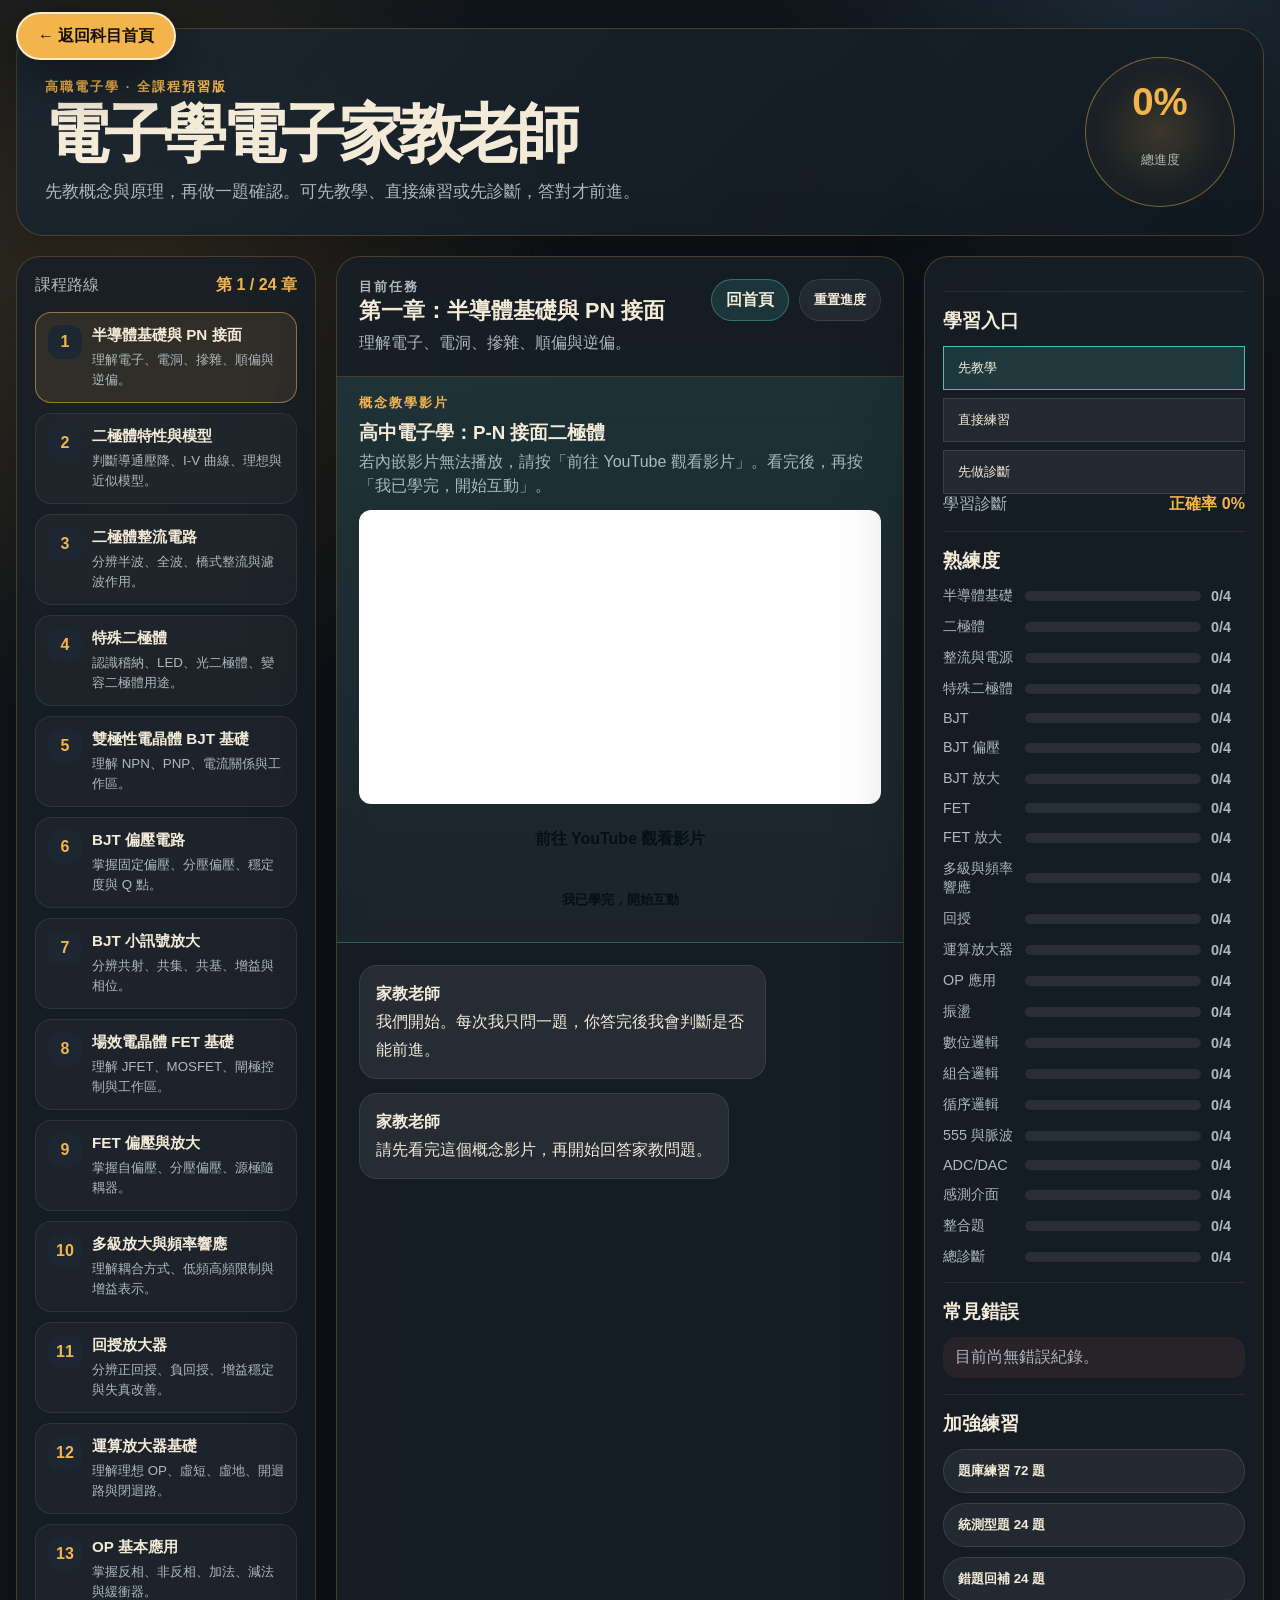
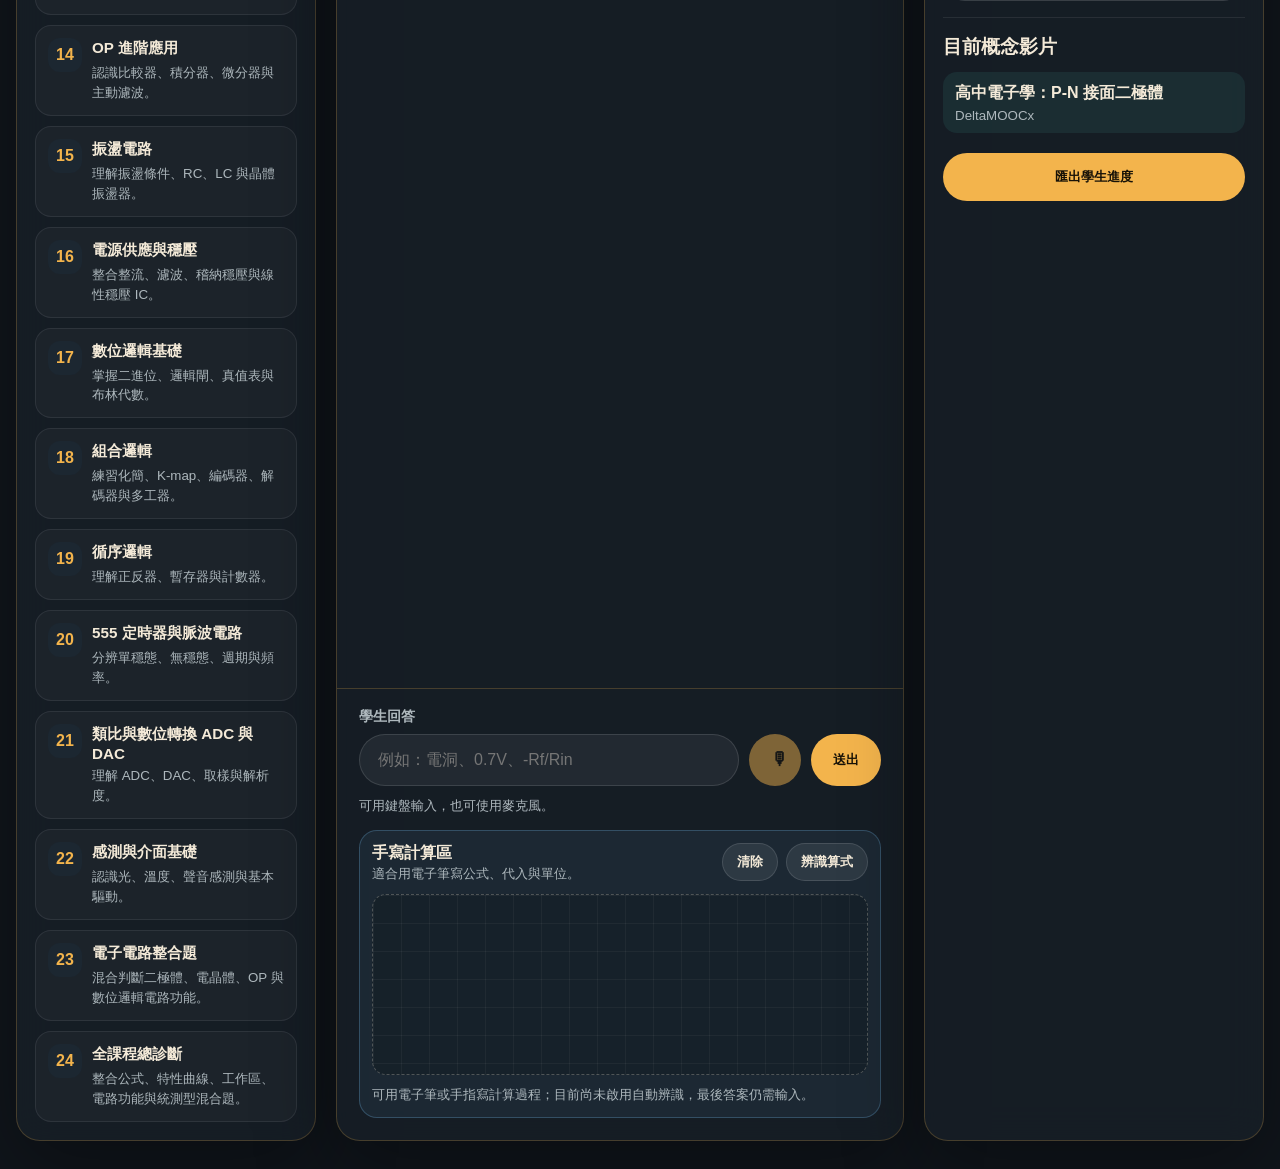
==== docs/electronics/index.html @ 52bc07c4 "Publish interactive tutor GitHub Pages site" ====
<!doctype html>
<html lang="zh-Hant">
  <head>
    <meta charset="utf-8" />
    <meta name="viewport" content="width=device-width, initial-scale=1" />
    <title>高職電子學互動式家教</title>
    <link rel="stylesheet" href="./styles.css" />
  </head>
  <body>
    <div class="circuit-field" aria-hidden="true"></div>
    <main class="app-shell">
      <nav class="portal-nav" aria-label="分科導覽">
        <a id="homeLink" class="portal-home-link" href="../">← 返回科目首頁</a>
      </nav>

      <header class="hero">
        <div>
          <p class="eyebrow">高職電子學 · 全課程預習版</p>
          <h1>電子學電子家教老師</h1>
          <p class="hero-copy">先教概念與原理，再做一題確認。可先教學、直接練習或先診斷，答對才前進。</p>
        </div>
        <div class="meter-card" aria-label="目前總進度">
          <span id="overallPercent">0%</span>
          <small>總進度</small>
        </div>
      </header>

      <section class="workspace">
        <aside class="panel progress-panel" aria-label="課程進度">
          <div class="panel-title">
            <span>課程路線</span>
            <strong id="chapterCounter">第 1 / 24 章</strong>
          </div>
          <ol id="chapterList" class="chapter-list"></ol>
        </aside>

        <section class="chat-card" aria-label="家教聊天區">
          <div class="chat-status">
            <div>
              <p class="eyebrow">目前任務</p>
              <h2 id="currentChapter">第一章：半導體基礎與 PN 接面</h2>
              <p id="currentGoal">理解電子、電洞、摻雜、順偏與逆偏。</p>
            </div>
            <div class="status-actions">
              <a id="statusHomeLink" class="home-button" href="../">回首頁</a>
              <button id="resetButton" class="ghost-button" type="button">重置進度</button>
            </div>
          </div>

          <section id="lessonVideoCard" class="lesson-video-card" aria-label="概念教學影片">
            <div class="lesson-video-copy">
              <p class="eyebrow">概念教學影片</p>
              <h3 id="lessonVideoTitle">請先完成概念影片</h3>
              <p id="lessonVideoStatus">若內嵌影片無法播放，請按「前往 YouTube 觀看影片」。學習完後，再按下方按鈕開始家教互動。</p>
            </div>
            <iframe
              id="lessonVideoFrame"
              title="目前概念教學影片"
              loading="lazy"
              referrerpolicy="strict-origin-when-cross-origin"
              allow="accelerometer; autoplay; clipboard-write; encrypted-media; gyroscope; picture-in-picture; web-share"
              allowfullscreen
            ></iframe>
            <a id="lessonVideoSourceLink" class="lesson-video-primary-link" href="#" target="_blank" rel="noopener noreferrer">前往 YouTube 觀看影片</a>
            <button id="markVideoCompleteButton" type="button">我已學完，開始互動</button>
          </section>

          <div id="chatLog" class="chat-log" aria-live="polite"></div>

          <form id="answerForm" class="answer-form">
            <label for="answerInput">學生回答</label>
            <div class="input-row">
              <input id="answerInput" name="answer" autocomplete="off" placeholder="例如：電洞、0.7V、-Rf/Rin" />
              <button id="voiceButton" class="voice-button" type="button" aria-label="用麥克風輸入答案">🎙</button>
              <button id="submitAnswerButton" type="submit">送出</button>
            </div>
            <p id="voiceStatus" class="voice-status" aria-live="polite">可用鍵盤輸入，也可使用麥克風。</p>
            <section id="handwritingPanel" class="handwriting-panel" aria-label="手寫計算區">
              <div class="handwriting-head">
                <div>
                  <strong>手寫計算區</strong>
                  <small>適合用電子筆寫公式、代入與單位。</small>
                </div>
                <div class="handwriting-actions">
                  <button id="handwritingClearButton" type="button">清除</button>
                  <button id="handwritingAnalyzeButton" type="button">辨識算式</button>
                </div>
              </div>
              <canvas id="handwritingCanvas" width="720" height="220"></canvas>
              <p id="handwritingStatus" class="handwriting-status" aria-live="polite">可用電子筆手寫計算過程。</p>
            </section>
          </form>
        </section>

        <aside class="panel diagnostic-panel" aria-label="學生診斷">
          <div class="diagnostic-block">
            <h3>學習入口</h3>
            <div class="mode-actions" aria-label="學習入口選擇">
              <button id="teachModeButton" type="button">先教學</button>
              <button id="practiceModeButton" type="button">直接練習</button>
              <button id="diagnosticModeButton" type="button">先做診斷</button>
            </div>
          </div>

          <div class="panel-title">
            <span>學習診斷</span>
            <strong id="accuracyText">正確率 0%</strong>
          </div>

          <div class="diagnostic-block">
            <h3>熟練度</h3>
            <div id="masteryList" class="mastery-list"></div>
          </div>

          <div class="diagnostic-block">
            <h3>常見錯誤</h3>
            <ul id="errorList" class="error-list"></ul>
          </div>

          <div class="diagnostic-block">
            <h3>加強練習</h3>
            <div class="practice-actions">
              <button id="practiceButton" type="button">題庫練習</button>
              <button id="examButton" type="button">統測型題</button>
              <button id="remediationButton" type="button">錯題回補</button>
            </div>
          </div>

          <div class="diagnostic-block">
            <h3>目前概念影片</h3>
            <ul id="videoList" class="video-list"></ul>
          </div>

          <button id="exportButton" class="export-button" type="button">匯出學生進度</button>
        </aside>
      </section>
    </main>

    <script src="./src/tutor-engine-classic.js"></script>
    <script src="./src/handwriting-pad.js"></script>
    <script src="./src/app-classic.js"></script>
  </body>
</html>
---- docs/electronics/styles.css ----
:root {
  color-scheme: dark;
  --bg: #10151b;
  --panel: rgba(23, 31, 39, 0.86);
  --panel-strong: #1c2731;
  --line: rgba(243, 180, 76, 0.22);
  --text: #f4ead8;
  --muted: #aeb8bd;
  --amber: #f3b44c;
  --green: #7bd88f;
  --red: #ff6f61;
  --blue: #7dc7ff;
  --shadow: 0 24px 80px rgba(0, 0, 0, 0.35);
}

* {
  box-sizing: border-box;
}

body {
  margin: 0;
  min-height: 100vh;
  background:
    radial-gradient(circle at 10% 10%, rgba(243, 180, 76, 0.18), transparent 28rem),
    radial-gradient(circle at 90% 0%, rgba(125, 199, 255, 0.12), transparent 24rem),
    var(--bg);
  color: var(--text);
  font-family: "PingFang TC", "Noto Sans TC", "Microsoft JhengHei", sans-serif;
}

.circuit-field {
  position: fixed;
  inset: 0;
  pointer-events: none;
  opacity: 0.22;
  background-image:
    linear-gradient(rgba(243, 180, 76, 0.18) 1px, transparent 1px),
    linear-gradient(90deg, rgba(243, 180, 76, 0.18) 1px, transparent 1px);
  background-size: 44px 44px;
  mask-image: radial-gradient(circle at center, black, transparent 72%);
}

.app-shell {
  position: relative;
  width: min(1480px, calc(100% - 32px));
  margin: 0 auto;
  padding: 28px 0;
}

.portal-nav {
  position: fixed;
  top: 12px;
  left: 16px;
  z-index: 1000;
  display: flex;
  justify-content: flex-start;
}

.portal-home-link {
  display: inline-grid;
  min-height: 48px;
  place-items: center;
  padding: 0 20px;
  border: 2px solid rgba(255, 255, 255, 0.72);
  border-radius: 999px;
  background: var(--amber);
  color: #171207;
  font-weight: 900;
  text-decoration: none;
  box-shadow: 0 16px 48px rgba(0, 0, 0, 0.5);
  backdrop-filter: blur(12px);
}

.portal-home-link:hover,
.portal-home-link:focus-visible {
  border-color: #fff;
  background: #ffd47a;
  outline: none;
}

.hero {
  display: grid;
  grid-template-columns: 1fr auto;
  gap: 24px;
  align-items: end;
  padding: 28px;
  border: 1px solid var(--line);
  border-radius: 28px;
  background: linear-gradient(135deg, rgba(28, 39, 49, 0.94), rgba(17, 24, 31, 0.82));
  box-shadow: var(--shadow);
}

.eyebrow {
  margin: 0 0 8px;
  color: var(--amber);
  font-size: 0.8rem;
  font-weight: 800;
  letter-spacing: 0.16em;
  text-transform: uppercase;
}

h1,
h2,
h3,
p {
  margin-top: 0;
}

h1 {
  margin-bottom: 12px;
  font-size: clamp(2.2rem, 5vw, 5.4rem);
  line-height: 0.95;
  letter-spacing: -0.08em;
}

.hero-copy {
  max-width: 820px;
  margin-bottom: 0;
  color: var(--muted);
  font-size: 1.05rem;
  line-height: 1.8;
}

.meter-card {
  display: grid;
  place-items: center;
  width: 150px;
  aspect-ratio: 1;
  border: 1px solid rgba(243, 180, 76, 0.45);
  border-radius: 50%;
  background: radial-gradient(circle, rgba(243, 180, 76, 0.18), rgba(243, 180, 76, 0.03) 60%);
}

.meter-card span {
  font-size: 2.4rem;
  font-weight: 900;
  color: var(--amber);
}

.meter-card small {
  color: var(--muted);
  transform: translateY(-16px);
}

.workspace {
  display: grid;
  grid-template-columns: 300px minmax(0, 1fr) 340px;
  gap: 20px;
  margin-top: 20px;
}

.panel,
.chat-card {
  border: 1px solid var(--line);
  border-radius: 24px;
  background: var(--panel);
  box-shadow: var(--shadow);
  backdrop-filter: blur(18px);
}

.panel {
  padding: 18px;
}

.panel-title,
.chat-status {
  display: flex;
  align-items: flex-start;
  justify-content: space-between;
  gap: 16px;
}

.panel-title {
  margin-bottom: 16px;
}

.panel-title span {
  color: var(--muted);
}

.panel-title strong {
  color: var(--amber);
}

.chapter-list {
  display: grid;
  gap: 10px;
  padding: 0;
  margin: 0;
  list-style: none;
}

.chapter-list li {
  display: grid;
  grid-template-columns: 34px 1fr;
  gap: 10px;
  padding: 12px;
  border: 1px solid rgba(255, 255, 255, 0.08);
  border-radius: 16px;
  background: rgba(255, 255, 255, 0.03);
}

.chapter-list li.current {
  border-color: rgba(243, 180, 76, 0.55);
  background: rgba(243, 180, 76, 0.1);
}

.chapter-list li.complete {
  border-color: rgba(123, 216, 143, 0.45);
}

.chapter-number {
  display: grid;
  place-items: center;
  width: 34px;
  height: 34px;
  border-radius: 12px;
  background: var(--panel-strong);
  color: var(--amber);
  font-weight: 900;
}

.chapter-list strong {
  display: block;
  margin-bottom: 4px;
  font-size: 0.95rem;
}

.chapter-list small {
  color: var(--muted);
  line-height: 1.5;
}

.chat-card {
  min-height: 720px;
  display: flex;
  flex-direction: column;
  overflow: hidden;
}

.chat-status {
  padding: 22px;
  border-bottom: 1px solid var(--line);
}

.chat-status h2 {
  margin-bottom: 8px;
  font-size: 1.35rem;
}

.chat-status p {
  margin-bottom: 0;
  color: var(--muted);
}

.status-actions {
  display: flex;
  flex-wrap: wrap;
  gap: 10px;
  justify-content: flex-end;
}

.ghost-button,
.home-button,
.export-button,
.voice-button,
.practice-actions button,
.answer-form button {
  border: 0;
  border-radius: 999px;
  font-weight: 900;
  cursor: pointer;
}

.ghost-button {
  padding: 10px 14px;
  background: rgba(255, 255, 255, 0.06);
  color: var(--text);
  border: 1px solid rgba(255, 255, 255, 0.1);
}

.home-button {
  display: grid;
  min-height: 42px;
  place-items: center;
  padding: 0 14px;
  background: rgba(94, 234, 212, 0.12);
  color: var(--text);
  border: 1px solid rgba(94, 234, 212, 0.34);
  text-decoration: none;
}

.chat-log {
  flex: 1 1 auto;
  min-height: 240px;
  display: flex;
  flex-direction: column;
  gap: 14px;
  padding: 22px;
  overflow-y: auto;
}

.message {
  max-width: min(78%, 680px);
  padding: 14px 16px;
  border-radius: 18px;
  line-height: 1.75;
}

.message span {
  display: block;
  margin-bottom: 4px;
  font-size: 0.76rem;
  font-weight: 900;
  color: var(--amber);
}

.message p {
  margin-bottom: 0;
  white-space: pre-wrap;
}

.message.tutor {
  align-self: flex-start;
  background: rgba(255, 255, 255, 0.07);
  border: 1px solid rgba(255, 255, 255, 0.08);
}

.message.student {
  align-self: flex-end;
  background: rgba(243, 180, 76, 0.18);
  border: 1px solid rgba(243, 180, 76, 0.32);
}

.lesson-video-card {
  flex: 0 0 auto;
  display: grid;
  gap: 12px;
  padding: 18px 22px;
  border-bottom: 1px solid rgba(94, 234, 212, 0.25);
  background: linear-gradient(180deg, rgba(94, 234, 212, 0.1), rgba(255, 255, 255, 0.03));
}

.lesson-video-card[hidden] {
  display: none;
}

.lesson-video-copy h3 {
  margin: 4px 0;
  color: var(--text);
}

.lesson-video-copy p:last-child {
  margin: 0;
  color: var(--muted);
  line-height: 1.5;
}

.lesson-video-card iframe {
  width: 100%;
  aspect-ratio: 16 / 9;
  min-height: 220px;
  max-height: min(42vh, 420px);
  border: 0;
  border-radius: 12px;
  background: #000;
}

.lesson-video-card a {
  color: var(--accent);
  font-weight: 800;
  text-decoration: none;
}

.lesson-video-card .lesson-video-primary-link {
  display: grid;
  place-items: center;
  min-height: 48px;
  border-radius: 12px;
  color: #041016;
  background: var(--accent);
}

.lesson-video-card button {
  min-height: 48px;
  border: 0;
  border-radius: 999px;
  background: var(--accent);
  color: #041016;
  font-weight: 900;
  cursor: pointer;
}

.lesson-video-card button:disabled {
  cursor: default;
  opacity: 0.7;
}

.answer-form {
  flex: 0 0 auto;
  padding: 18px 22px 22px;
  border-top: 1px solid var(--line);
}

.answer-form label {
  display: block;
  margin-bottom: 8px;
  color: var(--muted);
  font-size: 0.9rem;
  font-weight: 800;
}

.input-row {
  display: grid;
  grid-template-columns: 1fr 52px auto;
  gap: 10px;
}

.input-row input {
  width: 100%;
  min-height: 52px;
  border: 1px solid rgba(255, 255, 255, 0.12);
  border-radius: 999px;
  padding: 0 18px;
  background: rgba(255, 255, 255, 0.06);
  color: var(--text);
  font-size: 1rem;
  outline: none;
}

.input-row input:focus {
  border-color: var(--amber);
  box-shadow: 0 0 0 4px rgba(243, 180, 76, 0.12);
}

.answer-form button,
.export-button {
  padding: 0 22px;
  background: var(--amber);
  color: #171207;
}

.voice-button {
  min-height: 52px;
  padding: 0;
  background: rgba(125, 199, 255, 0.14);
  color: var(--text);
  border: 1px solid rgba(125, 199, 255, 0.34);
  font-size: 1.1rem;
}

.voice-button:disabled {
  cursor: not-allowed;
  opacity: 0.48;
}

.voice-status {
  margin: 10px 0 0;
  color: var(--muted);
  font-size: 0.84rem;
  line-height: 1.5;
}

.handwriting-panel {
  display: grid;
  gap: 10px;
  margin-top: 14px;
  padding: 12px;
  border: 1px solid rgba(125, 199, 255, 0.24);
  border-radius: 18px;
  background: rgba(125, 199, 255, 0.07);
}

.handwriting-head {
  display: flex;
  gap: 12px;
  align-items: flex-start;
  justify-content: space-between;
}

.handwriting-head strong,
.handwriting-head small {
  display: block;
}

.handwriting-head small,
.handwriting-status {
  color: var(--muted);
  line-height: 1.5;
}

.handwriting-actions {
  display: flex;
  flex-wrap: wrap;
  gap: 8px;
  justify-content: flex-end;
}

.handwriting-actions button {
  min-height: 38px;
  padding: 0 14px;
  border-radius: 999px;
  background: rgba(255, 255, 255, 0.08);
  color: var(--text);
  border: 1px solid rgba(255, 255, 255, 0.12);
}

#handwritingCanvas {
  width: 100%;
  min-height: 180px;
  border: 1px dashed rgba(244, 234, 216, 0.26);
  border-radius: 14px;
  background:
    linear-gradient(rgba(255, 255, 255, 0.045) 1px, transparent 1px),
    linear-gradient(90deg, rgba(255, 255, 255, 0.045) 1px, transparent 1px),
    rgba(0, 0, 0, 0.18);
  background-size: 28px 28px;
  touch-action: none;
}

.handwriting-status {
  margin: 0;
  font-size: 0.84rem;
}

.diagnostic-block {
  padding-top: 16px;
  border-top: 1px solid rgba(255, 255, 255, 0.08);
  margin-top: 16px;
}

.diagnostic-block h3 {
  margin-bottom: 12px;
  color: var(--text);
}

.mastery-list {
  display: grid;
  gap: 12px;
}

.mastery-row {
  display: grid;
  grid-template-columns: 72px 1fr 34px;
  gap: 10px;
  align-items: center;
  color: var(--muted);
  font-size: 0.9rem;
}

.mastery-track {
  height: 10px;
  overflow: hidden;
  border-radius: 999px;
  background: rgba(255, 255, 255, 0.08);
}

.mastery-track i {
  display: block;
  height: 100%;
  border-radius: inherit;
  background: linear-gradient(90deg, var(--amber), var(--green));
}

.error-list {
  display: grid;
  gap: 10px;
  padding: 0;
  margin: 0;
  list-style: none;
}

.error-list li {
  display: flex;
  justify-content: space-between;
  gap: 12px;
  padding: 10px 12px;
  border-radius: 14px;
  background: rgba(255, 111, 97, 0.08);
  color: var(--muted);
}

.error-list strong {
  color: var(--red);
}

.video-list {
  display: grid;
  gap: 10px;
  padding: 0;
  margin: 0;
  list-style: none;
}

.video-list li {
  display: grid;
  gap: 4px;
  padding: 10px 12px;
  border-radius: 14px;
  background: rgba(94, 234, 212, 0.08);
}

.video-list a {
  color: var(--accent);
  font-weight: 800;
  line-height: 1.4;
  text-decoration: none;
}

.video-list a:hover {
  text-decoration: underline;
}

.video-list small {
  color: var(--muted);
}

.export-button {
  width: 100%;
  min-height: 48px;
  margin-top: 20px;
}

.practice-actions {
  display: grid;
  gap: 10px;
}

.practice-actions button,
.mode-actions button {
  min-height: 44px;
  padding: 0 14px;
  background: rgba(255, 255, 255, 0.06);
  color: var(--text);
  border: 1px solid rgba(255, 255, 255, 0.1);
  text-align: left;
}

.mode-actions {
  display: grid;
  grid-template-columns: 1fr;
  gap: 8px;
}

.mode-actions button.active {
  border-color: rgba(94, 234, 212, 0.75);
  background: rgba(94, 234, 212, 0.14);
  color: var(--text);
}

.visual-aid {
  margin: 14px 0;
  padding: 12px;
  border: 1px solid rgba(94, 234, 212, 0.2);
  border-radius: 8px;
  background: rgba(4, 12, 20, 0.42);
  color: var(--text);
}

.visual-aid svg {
  display: block;
  width: 100%;
  max-width: 320px;
  height: auto;
}

.visual-aid figcaption {
  margin-top: 8px;
  color: var(--muted);
  font-size: 0.86rem;
}

button:hover {
  transform: translateY(-1px);
}

@media (max-width: 1180px) {
  .workspace {
    grid-template-columns: 1fr;
  }

  .chat-card {
    min-height: 640px;
  }
}

@media (max-width: 720px) {
  .app-shell {
    width: min(100% - 18px, 1480px);
    padding: 12px 0;
  }

  .portal-home-link {
    min-height: 44px;
    padding: 0 14px;
  }

  .hero,
  .chat-status,
  .input-row {
    grid-template-columns: 1fr;
  }

  .chat-status,
  .status-actions {
    align-items: stretch;
  }

  .chat-status {
    flex-direction: column;
  }

  .handwriting-head,
  .handwriting-actions {
    flex-direction: column;
    align-items: stretch;
  }

  .status-actions {
    width: 100%;
    justify-content: flex-start;
  }

  .status-actions > * {
    flex: 1 1 120px;
  }

  .hero {
    padding: 20px;
  }

  .meter-card {
    width: 112px;
  }

  .message {
    max-width: 94%;
  }
}
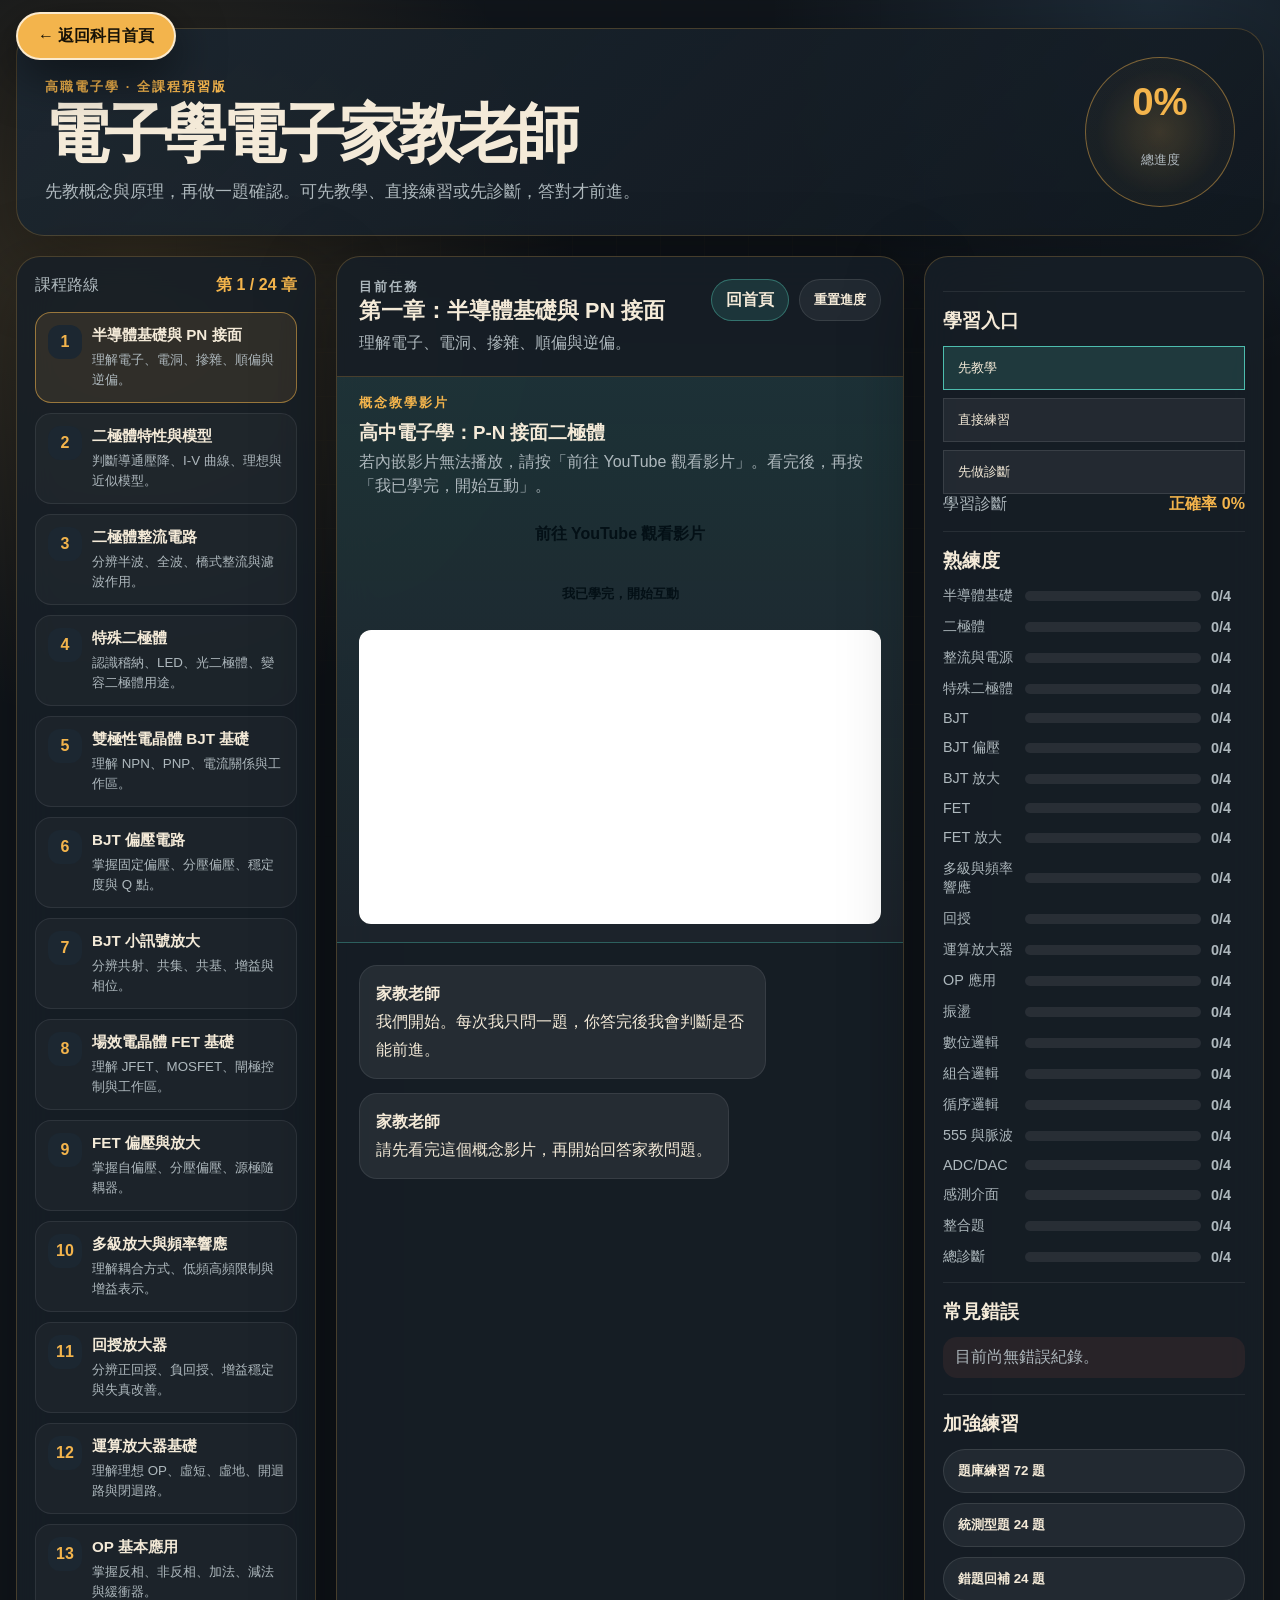
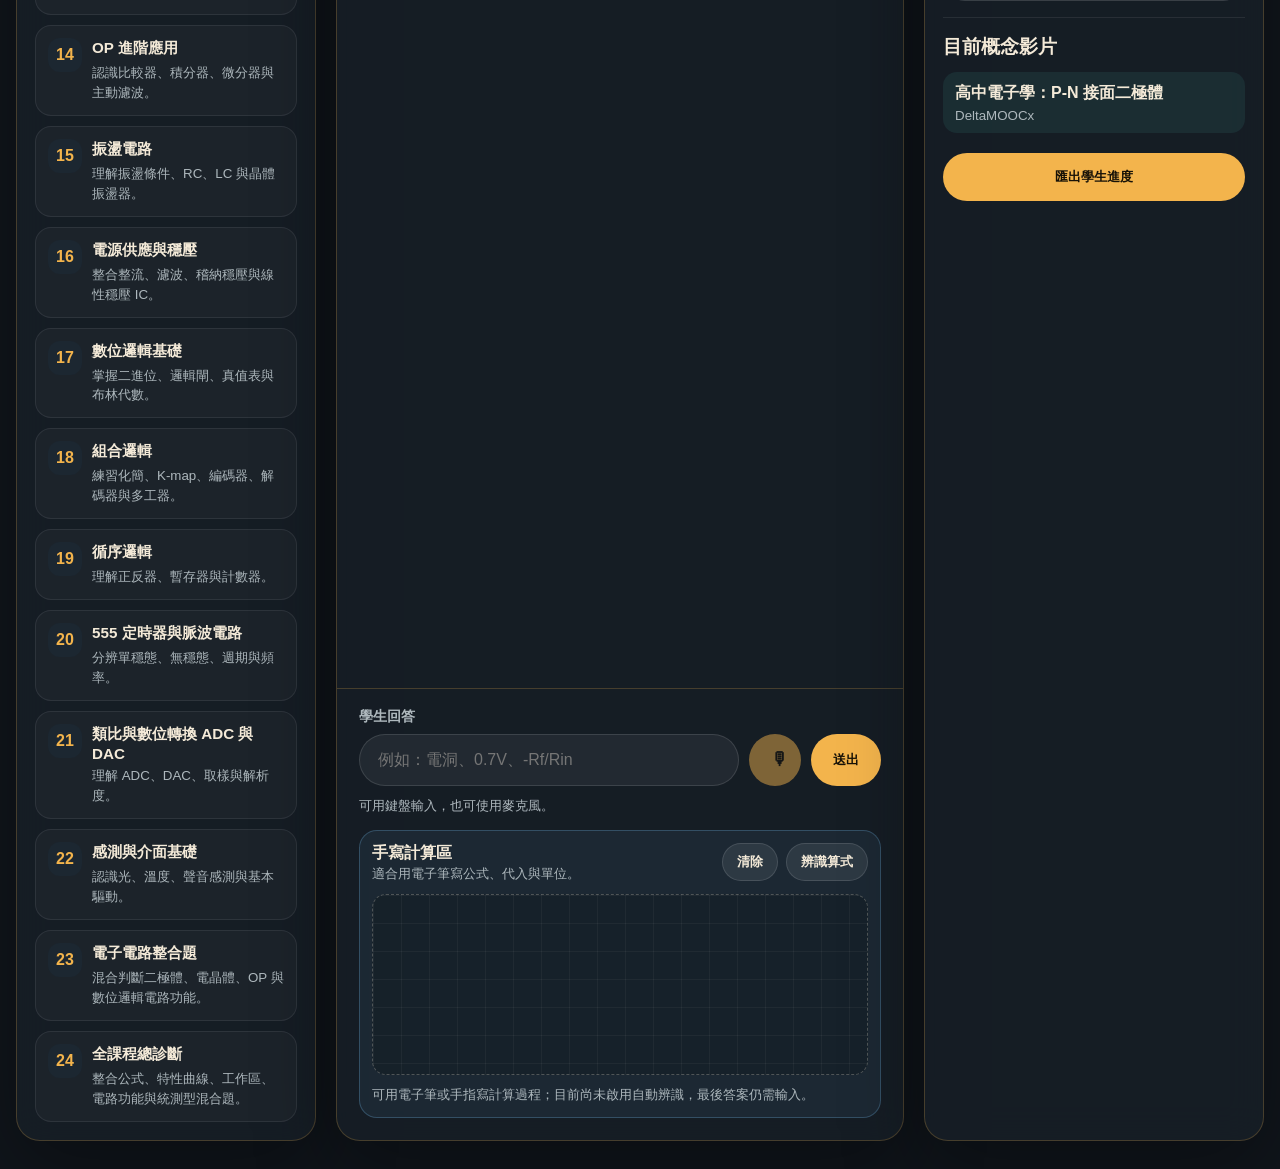
==== commit f2029166: "Cache-bust tutor layout styles" ====
--- a/docs/electronics/index.html
+++ b/docs/electronics/index.html
@@ -4,7 +4,7 @@
     <meta charset="utf-8" />
     <meta name="viewport" content="width=device-width, initial-scale=1" />
     <title>高職電子學互動式家教</title>
-    <link rel="stylesheet" href="./styles.css" />
+    <link rel="stylesheet" href="./styles.css?v=video-button-20260710" />
   </head>
   <body>
     <div class="circuit-field" aria-hidden="true"></div>
@@ -138,6 +138,7 @@
 
     <script src="./src/tutor-engine-classic.js"></script>
     <script src="./src/handwriting-pad.js"></script>
+    <script src="../config.js"></script>
     <script src="./src/app-classic.js"></script>
   </body>
 </html>
--- a/docs/electronics/styles.css
+++ b/docs/electronics/styles.css
@@ -345,6 +345,22 @@
   display: none;
 }
 
+.lesson-video-copy {
+  order: 1;
+}
+
+#lessonVideoSourceLink {
+  order: 2;
+}
+
+#markVideoCompleteButton {
+  order: 3;
+}
+
+#lessonVideoFrame {
+  order: 4;
+}
+
 .lesson-video-copy h3 {
   margin: 4px 0;
   color: var(--text);
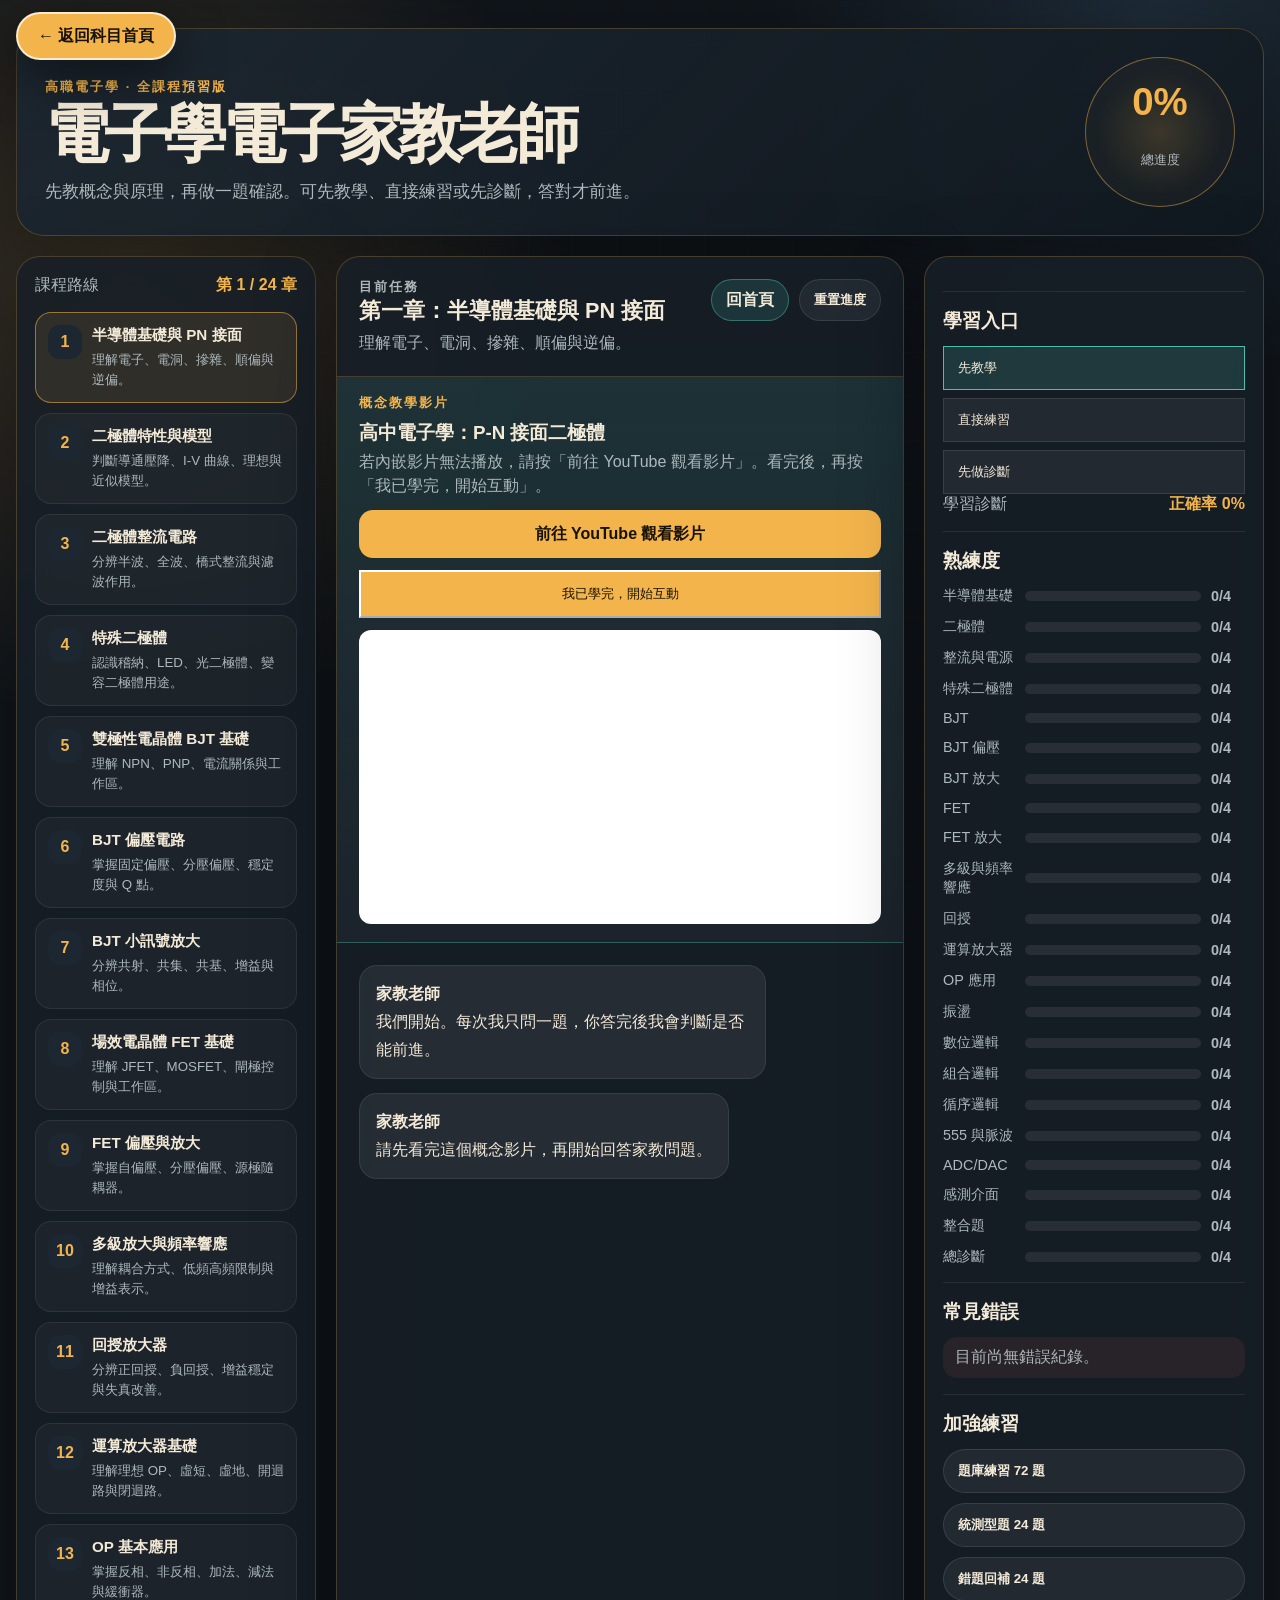
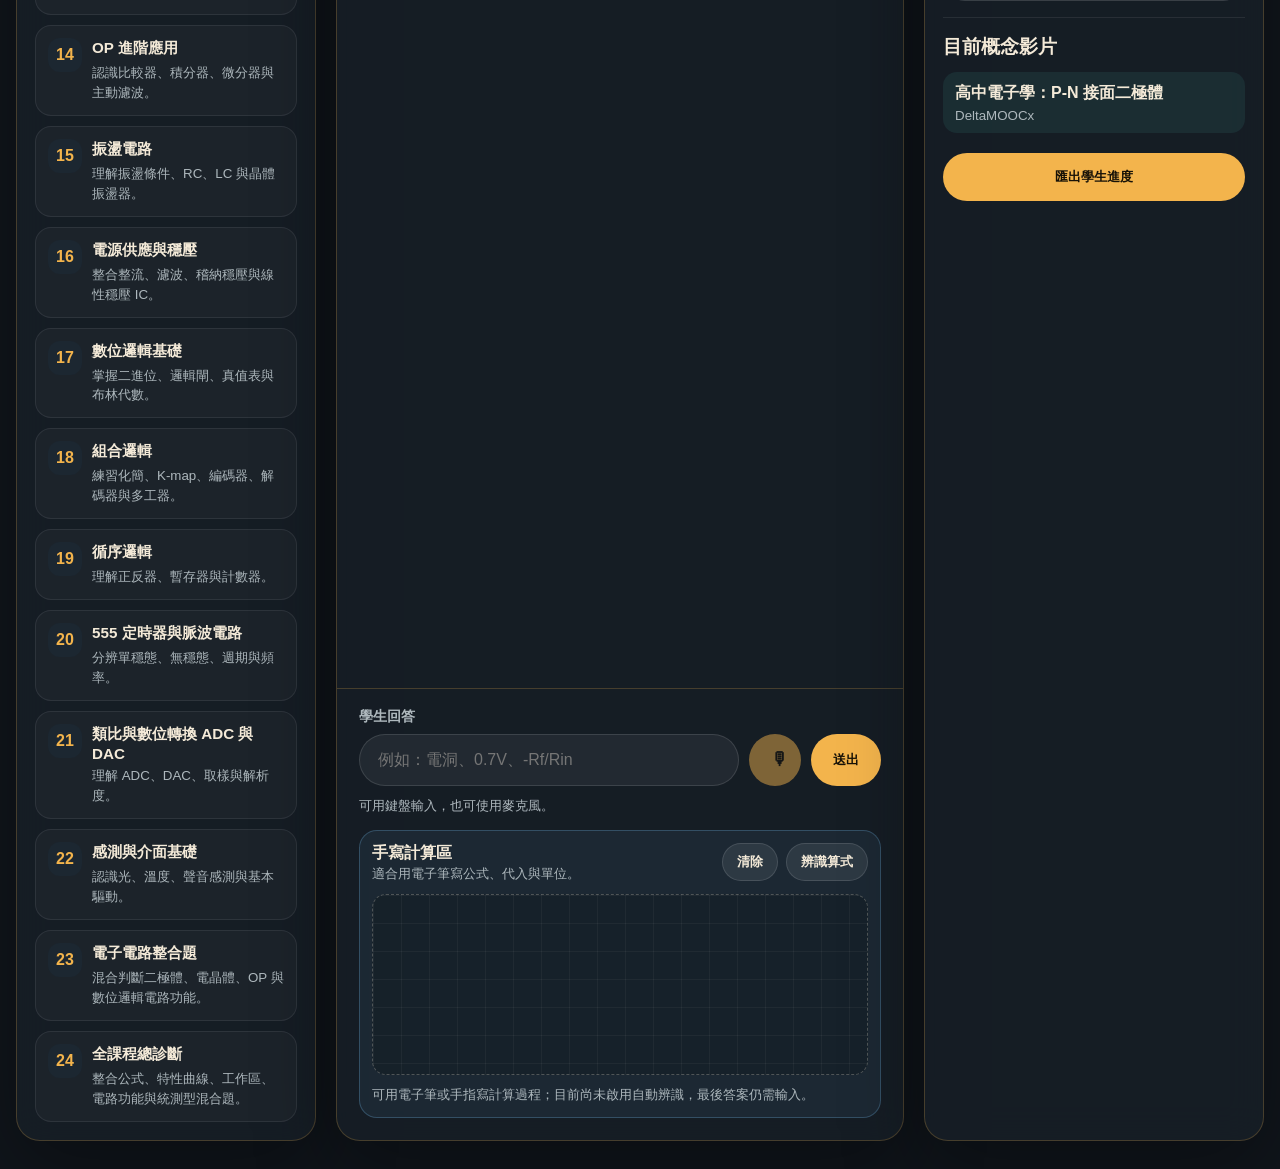
==== commit 7abafa20: "Keep tutor answer visible during unit transition" ====
--- a/docs/electronics/index.html
+++ b/docs/electronics/index.html
@@ -139,6 +139,6 @@
     <script src="./src/tutor-engine-classic.js"></script>
     <script src="./src/handwriting-pad.js"></script>
     <script src="../config.js"></script>
-    <script src="./src/app-classic.js"></script>
+    <script src="./src/app-classic.js?v=answer-flow-20260710"></script>
   </body>
 </html>
--- a/docs/electronics/styles.css
+++ b/docs/electronics/styles.css
@@ -392,19 +392,20 @@
   display: grid;
   place-items: center;
   min-height: 48px;
-  border-radius: 12px;
-  color: #041016;
-  background: var(--accent);
+  border-radius: 14px;
+  color: #171207;
+  background: var(--amber);
+}
+
+.lesson-video-card .lesson-video-primary-link:hover {
+  text-decoration: none;
+  filter: brightness(1.04);
 }
 
 .lesson-video-card button {
   min-height: 48px;
-  border: 0;
-  border-radius: 999px;
-  background: var(--accent);
-  color: #041016;
-  font-weight: 900;
-  cursor: pointer;
+  background: var(--amber);
+  color: #171207;
 }
 
 .lesson-video-card button:disabled {
